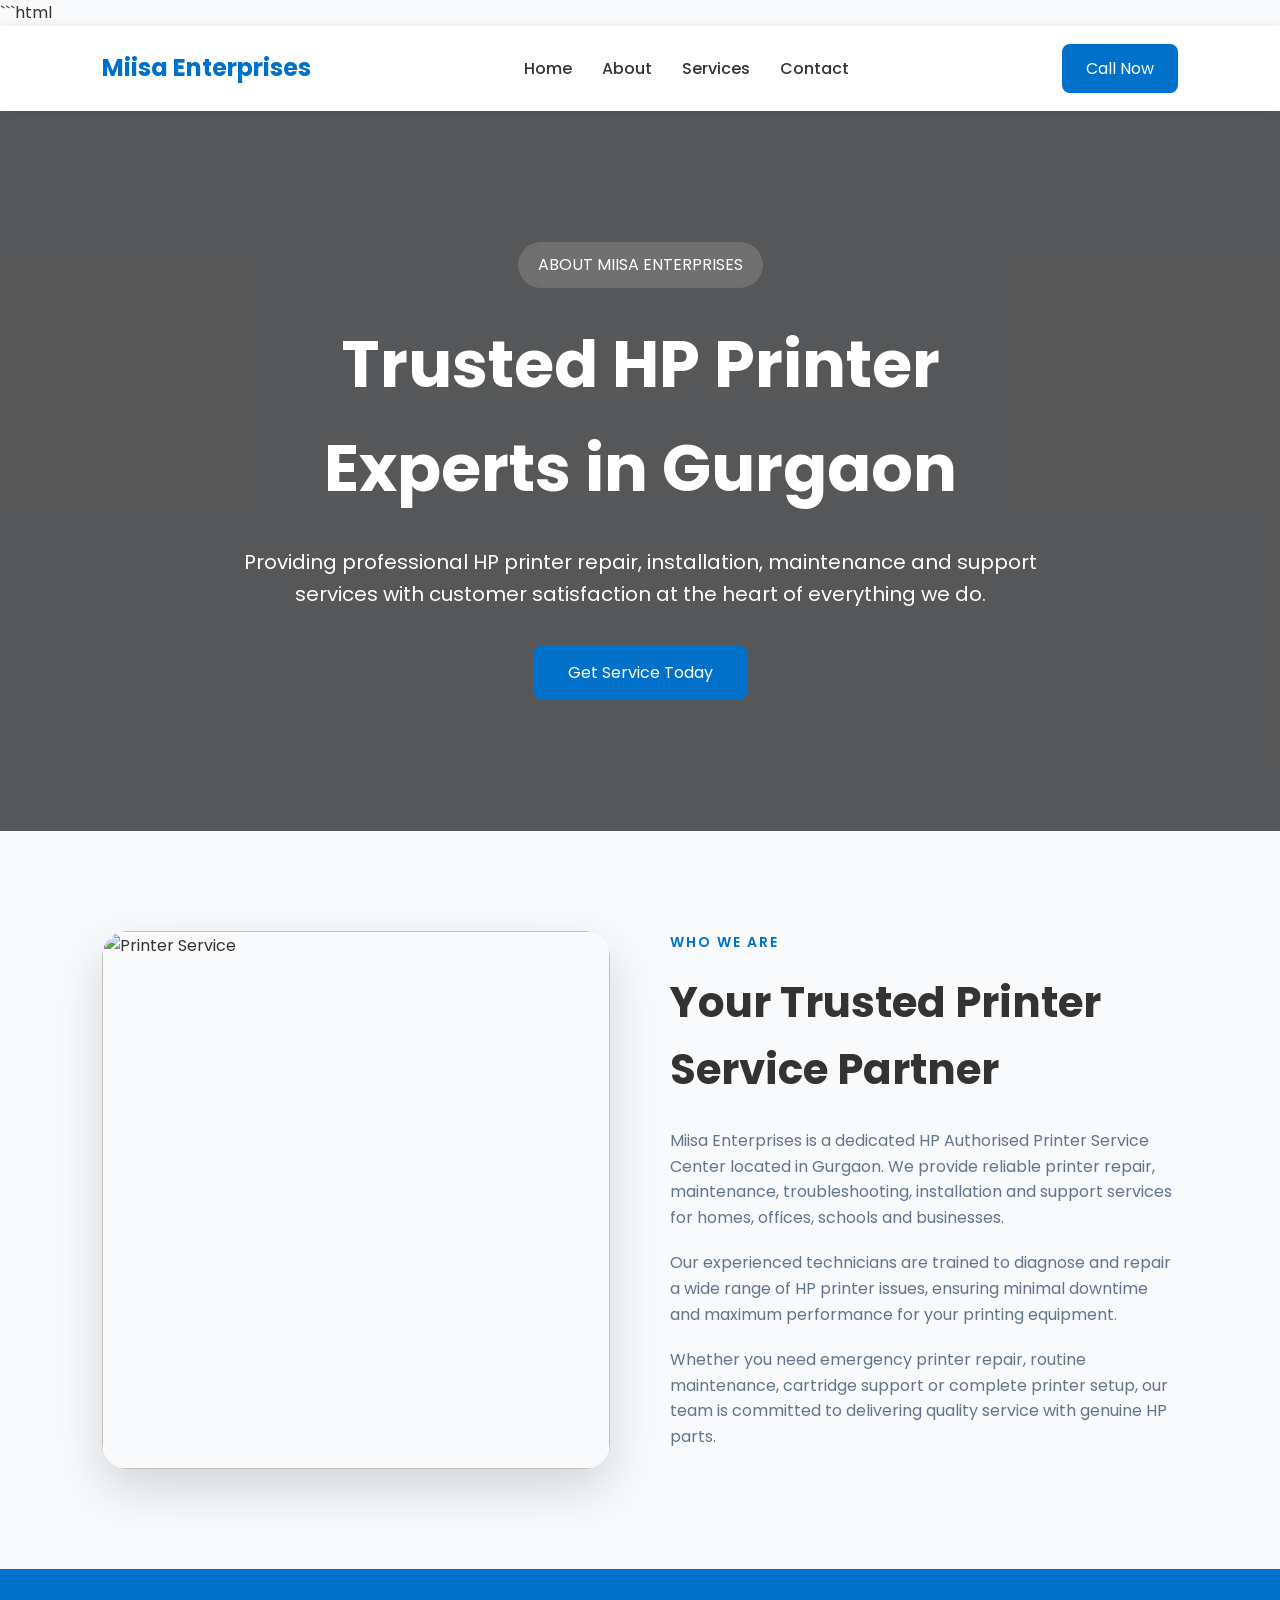
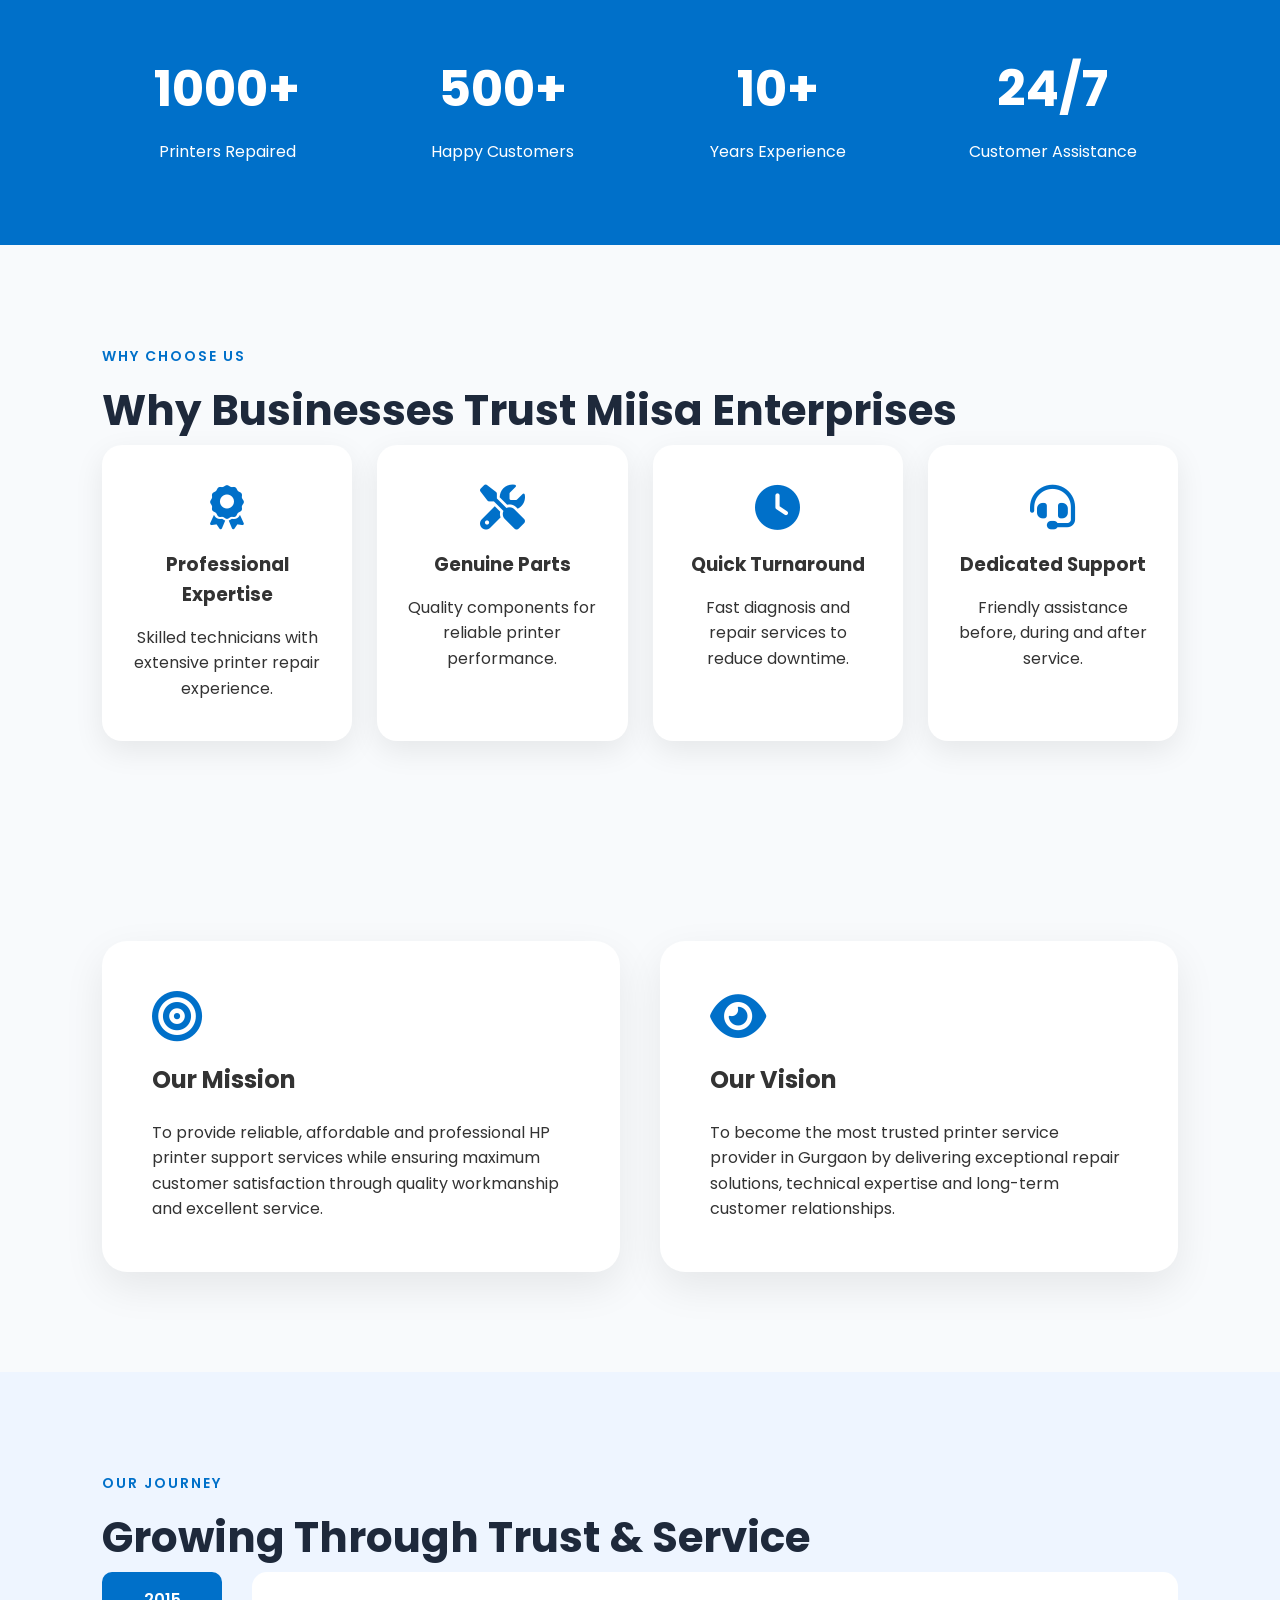
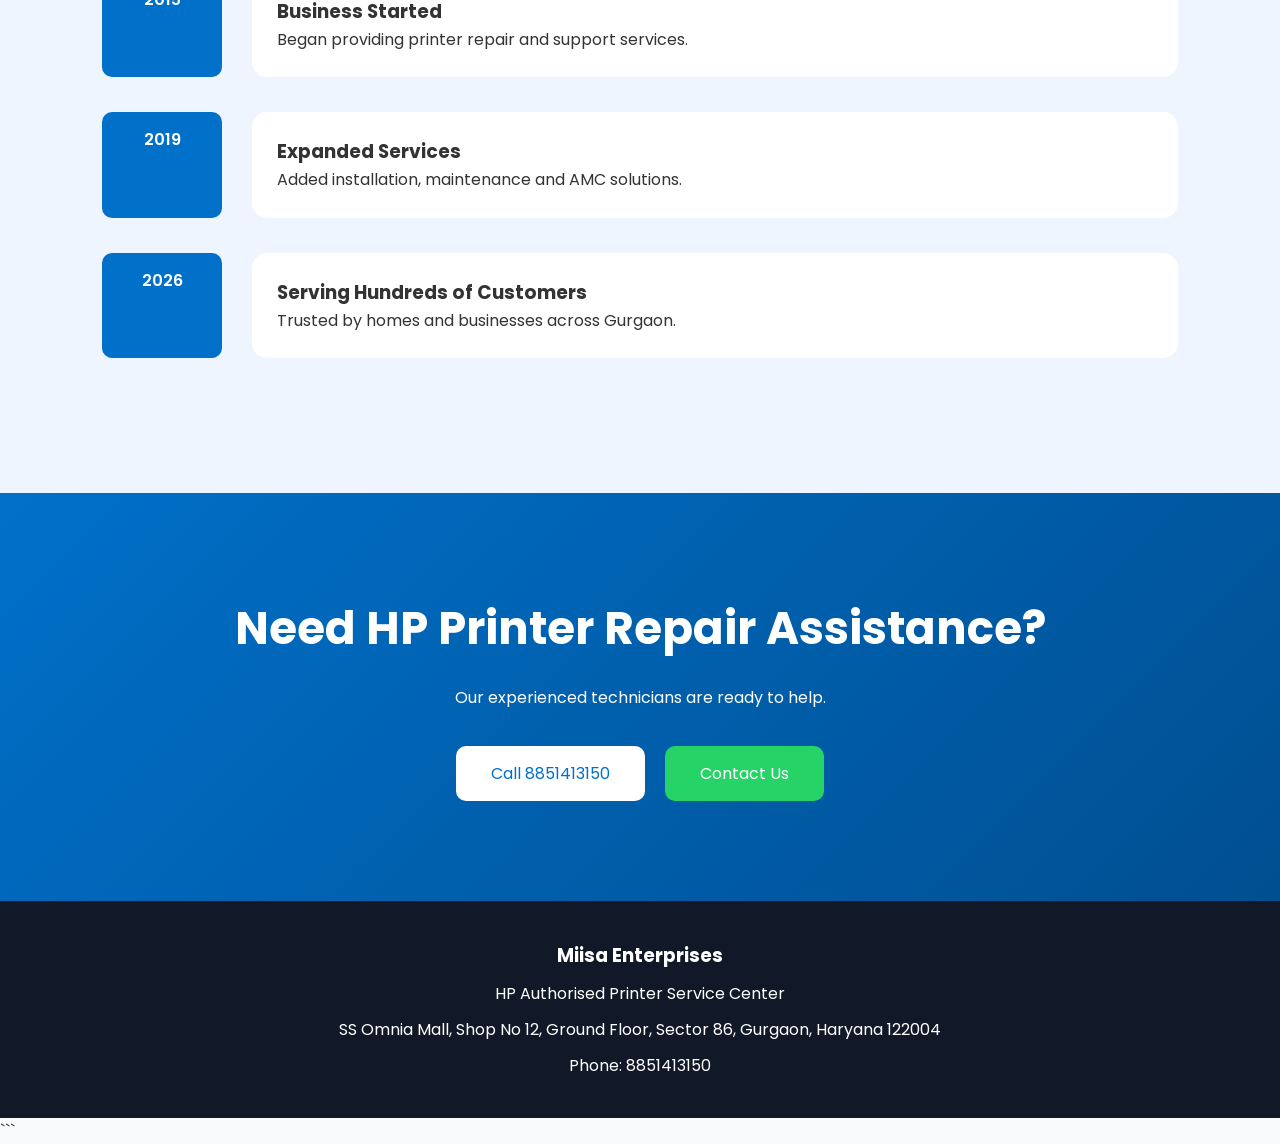
==== about.html @ 15059b75 "Add files via upload" ====
```html
<!DOCTYPE html>
<html lang="en">
<head>
<meta charset="UTF-8">
<meta name="viewport" content="width=device-width, initial-scale=1.0">

<title>About Us | Miisa Enterprises - HP Authorised Printer Service Center</title>

<meta name="description" content="Learn about Miisa Enterprises, Gurgaon's trusted HP Authorised Printer Service Center providing expert printer repair, maintenance, installation and support services.">

<link rel="stylesheet" href="style.css">

<link href="https://fonts.googleapis.com/css2?family=Poppins:wght@300;400;500;600;700;800&display=swap" rel="stylesheet">

<link rel="stylesheet" href="https://cdnjs.cloudflare.com/ajax/libs/font-awesome/6.5.1/css/all.min.css">

</head>

<body>

<!-- NAVIGATION -->

<nav class="navbar">

<div class="logo">
Miisa Enterprises
</div>

<ul class="nav-links">
<li><a href="index.html">Home</a></li>
<li><a href="about.html" class="active">About</a></li>
<li><a href="services.html">Services</a></li>
<li><a href="contact.html">Contact</a></li>
</ul>

<a href="tel:+918851413150" class="call-btn">
Call Now
</a>

</nav>

<!-- HERO SECTION -->

<section class="about-hero">

<div class="hero-overlay"></div>

<div class="about-hero-content">

<span class="hero-tag">
ABOUT MIISA ENTERPRISES
</span>

<h1>
Trusted HP Printer Experts in Gurgaon
</h1>

<p>
Providing professional HP printer repair, installation,
maintenance and support services with customer satisfaction
at the heart of everything we do.
</p>

<a href="contact.html" class="hero-btn">
Get Service Today
</a>

</div>

</section>

<!-- COMPANY INTRO -->

<section class="company-intro">

<div class="intro-image">

<img
src="https://images.unsplash.com/photo-1516321318423-f06f85e504b3?auto=format&fit=crop&w=1200&q=80"
alt="Printer Service">

</div>

<div class="intro-content">

<span class="section-label">
WHO WE ARE
</span>

<h2>
Your Trusted Printer Service Partner
</h2>

<p>

Miisa Enterprises is a dedicated HP Authorised Printer Service Center located in Gurgaon. We provide reliable printer repair, maintenance, troubleshooting, installation and support services for homes, offices, schools and businesses.

</p>

<p>

Our experienced technicians are trained to diagnose and repair a wide range of HP printer issues, ensuring minimal downtime and maximum performance for your printing equipment.

</p>

<p>

Whether you need emergency printer repair, routine maintenance, cartridge support or complete printer setup, our team is committed to delivering quality service with genuine HP parts.

</p>

</div>

</section>

<!-- STATS SECTION -->

<section class="about-stats">

<div class="stat-card">

<h3>1000+</h3>

<p>Printers Repaired</p>

</div>

<div class="stat-card">

<h3>500+</h3>

<p>Happy Customers</p>

</div>

<div class="stat-card">

<h3>10+</h3>

<p>Years Experience</p>

</div>

<div class="stat-card">

<h3>24/7</h3>

<p>Customer Assistance</p>

</div>

</section>

<!-- WHY CHOOSE US -->

<section class="why-about">

<div class="section-title">

<span>WHY CHOOSE US</span>

<h2>
Why Businesses Trust Miisa Enterprises
</h2>

</div>

<div class="why-grid">

<div class="why-card">

<i class="fas fa-award"></i>

<h3>Professional Expertise</h3>

<p>
Skilled technicians with extensive printer repair experience.
</p>

</div>

<div class="why-card">

<i class="fas fa-tools"></i>

<h3>Genuine Parts</h3>

<p>
Quality components for reliable printer performance.
</p>

</div>

<div class="why-card">

<i class="fas fa-clock"></i>

<h3>Quick Turnaround</h3>

<p>
Fast diagnosis and repair services to reduce downtime.
</p>

</div>

<div class="why-card">

<i class="fas fa-headset"></i>

<h3>Dedicated Support</h3>

<p>
Friendly assistance before, during and after service.
</p>

</div>

</div>

</section>

<!-- MISSION & VISION -->

<section class="mission-vision">

<div class="mission-box">

<i class="fas fa-bullseye"></i>

<h2>Our Mission</h2>

<p>

To provide reliable, affordable and professional HP printer support services while ensuring maximum customer satisfaction through quality workmanship and excellent service.

</p>

</div>

<div class="mission-box">

<i class="fas fa-eye"></i>

<h2>Our Vision</h2>

<p>

To become the most trusted printer service provider in Gurgaon by delivering exceptional repair solutions, technical expertise and long-term customer relationships.

</p>

</div>

</section>

<!-- TIMELINE -->

<section class="timeline-section">

<div class="section-title">

<span>OUR JOURNEY</span>

<h2>
Growing Through Trust & Service
</h2>

</div>

<div class="timeline">

<div class="timeline-item">

<div class="timeline-year">
2015
</div>

<div class="timeline-content">

<h3>Business Started</h3>

<p>
Began providing printer repair and support services.
</p>

</div>

</div>

<div class="timeline-item">

<div class="timeline-year">
2019
</div>

<div class="timeline-content">

<h3>Expanded Services</h3>

<p>
Added installation, maintenance and AMC solutions.
</p>

</div>

</div>

<div class="timeline-item">

<div class="timeline-year">
2026
</div>

<div class="timeline-content">

<h3>Serving Hundreds of Customers</h3>

<p>
Trusted by homes and businesses across Gurgaon.
</p>

</div>

</div>

</div>

</section>

<!-- CTA -->

<section class="about-cta">

<h2>
Need HP Printer Repair Assistance?
</h2>

<p>

Our experienced technicians are ready to help.

</p>

<div class="cta-buttons">

<a href="tel:+918851413150" class="cta-primary">
Call 8851413150
</a>

<a href="contact.html" class="cta-secondary">
Contact Us
</a>

</div>

</section>

<!-- FOOTER -->

<footer>

<div class="footer-content">

<h3>Miisa Enterprises</h3>

<p>
HP Authorised Printer Service Center
</p>

<p>
SS Omnia Mall, Shop No 12, Ground Floor,
Sector 86, Gurgaon, Haryana 122004
</p>

<p>
Phone: 8851413150
</p>

</div>

</footer>

</body>
</html>
```
---- style.css ----
/* ==========================
   GLOBAL STYLES
========================== */

*{
    margin:0;
    padding:0;
    box-sizing:border-box;
}

body{
    font-family:'Poppins',sans-serif;
    line-height:1.6;
    color:#333;
    background:#f8fafc;
}

a{
    text-decoration:none;
}

.container{
    width:90%;
    max-width:1200px;
    margin:auto;
}

/* ==========================
   NAVBAR
========================== */

.navbar{
    position:sticky;
    top:0;
    z-index:1000;

    display:flex;
    justify-content:space-between;
    align-items:center;

    padding:18px 8%;

    background:#ffffff;
    box-shadow:0 2px 15px rgba(0,0,0,0.08);
}

.logo{
    font-size:24px;
    font-weight:700;
    color:#0070c9;
}

.navbar ul{
    display:flex;
    list-style:none;
    gap:30px;
}

.navbar ul li a{
    color:#333;
    font-weight:500;
    transition:.3s;
}

.navbar ul li a:hover{
    color:#0070c9;
}

.call-btn{
    background:#0070c9;
    color:white;
    padding:12px 24px;
    border-radius:8px;
    transition:.3s;
}

.call-btn:hover{
    background:#0059a1;
}

/* ==========================
   HERO SECTION
========================== */

.hero{
    min-height:90vh;

    display:flex;
    align-items:center;
    justify-content:center;

    text-align:center;

    color:white;

    background:
    linear-gradient(
    rgba(0,0,0,0.55),
    rgba(0,0,0,0.55)),
    url('https://images.unsplash.com/photo-1516321318423-f06f85e504b3?auto=format&fit=crop&w=1600&q=80');

    background-size:cover;
    background-position:center;
}

.hero-content{
    max-width:900px;
    padding:20px;
}

.hero h1{
    font-size:56px;
    margin-bottom:20px;
    line-height:1.2;
}

.hero p{
    font-size:20px;
    margin-bottom:35px;
}

.hero-buttons{
    display:flex;
    justify-content:center;
    gap:15px;
    flex-wrap:wrap;
}

.primary-btn{
    background:#0070c9;
    color:white;
    padding:15px 30px;
    border-radius:10px;
    font-weight:600;
}

.secondary-btn{
    background:#25d366;
    color:white;
    padding:15px 30px;
    border-radius:10px;
    font-weight:600;
}

/* ==========================
   SERVICES
========================== */

.services{
    padding:90px 8%;
    text-align:center;
}

.services h2{
    font-size:40px;
    margin-bottom:50px;
}

.service-grid{
    display:grid;
    grid-template-columns:repeat(auto-fit,minmax(250px,1fr));
    gap:30px;
}

.service-card{
    background:white;
    padding:35px;
    border-radius:15px;
    transition:.3s;
    box-shadow:0 5px 20px rgba(0,0,0,0.08);
}

.service-card:hover{
    transform:translateY(-8px);
}

.service-card i{
    font-size:45px;
    color:#0070c9;
    margin-bottom:15px;
}

.service-card h3{
    margin-bottom:15px;
}

/* ==========================
   WHY CHOOSE US
========================== */

.why-us{
    padding:90px 8%;
    background:#eef5ff;
    text-align:center;
}

.why-us h2{
    font-size:40px;
    margin-bottom:50px;
}

.features{
    display:grid;
    grid-template-columns:repeat(auto-fit,minmax(220px,1fr));
    gap:30px;
}

.features div{
    background:white;
    padding:35px;
    border-radius:15px;
}

.features i{
    font-size:40px;
    color:#0070c9;
    margin-bottom:15px;
}

/* ==========================
   STATS
========================== */

.stats{
    display:grid;
    grid-template-columns:repeat(auto-fit,minmax(220px,1fr));
    gap:20px;

    padding:80px 8%;

    background:#0070c9;
    color:white;
    text-align:center;
}

.stat-box h3{
    font-size:42px;
}

.stat-box p{
    margin-top:10px;
}

/* ==========================
   TESTIMONIALS
========================== */

.testimonials{
    padding:90px 8%;
    text-align:center;
}

.testimonials h2{
    font-size:40px;
    margin-bottom:50px;
}

.testimonial-grid{
    display:grid;
    grid-template-columns:repeat(auto-fit,minmax(280px,1fr));
    gap:30px;
}

.testimonial{
    background:white;
    padding:30px;
    border-radius:15px;
    box-shadow:0 5px 20px rgba(0,0,0,0.08);
}

/* ==========================
   CTA
========================== */

.cta{
    text-align:center;
    padding:100px 8%;

    background:
    linear-gradient(135deg,#0070c9,#004f91);

    color:white;
}

.cta h2{
    font-size:42px;
    margin-bottom:20px;
}

.cta p{
    margin-bottom:30px;
}

.cta a{
    background:white;
    color:#0070c9;
    padding:15px 35px;
    border-radius:10px;
    font-weight:600;
}

/* ==========================
   CONTACT
========================== */

.contact{
    text-align:center;
    padding:90px 8%;
}

.contact h2{
    font-size:40px;
    margin-bottom:20px;
}

/* ==========================
   FOOTER
========================== */

footer{
    background:#111827;
    color:white;
    text-align:center;
    padding:40px 20px;
}

footer h3{
    margin-bottom:10px;
}

/* ==========================
   WHATSAPP BUTTON
========================== */

.floating-whatsapp{
    position:fixed;
    bottom:25px;
    right:25px;

    width:65px;
    height:65px;

    background:#25d366;
    color:white;

    border-radius:50%;

    display:flex;
    justify-content:center;
    align-items:center;

    font-size:32px;

    box-shadow:0 5px 20px rgba(0,0,0,0.25);

    z-index:999;
}

/* ==========================
   MOBILE RESPONSIVE
========================== */

@media(max-width:768px){

.navbar{
    flex-direction:column;
    gap:15px;
}

.navbar ul{
    flex-wrap:wrap;
    justify-content:center;
    gap:15px;
}

.hero h1{
    font-size:36px;
}

.hero p{
    font-size:18px;
}

.services h2,
.why-us h2,
.testimonials h2,
.contact h2,
.cta h2{
    font-size:30px;
}

.hero-buttons{
    flex-direction:column;
    align-items:center;
}
}
```css
/* =====================================
   COMMON SECTION TITLES
===================================== */

.section-title{
    text-align:center;
    margin-bottom:60px;
}

.section-title span{
    color:#0070c9;
    font-weight:600;
    letter-spacing:2px;
    text-transform:uppercase;
    font-size:14px;
}

.section-title h2{
    font-size:42px;
    margin-top:10px;
    color:#1e293b;
}

.section-label{
    color:#0070c9;
    font-weight:600;
    letter-spacing:2px;
    text-transform:uppercase;
    font-size:14px;
}

/* =====================================
   ABOUT HERO
===================================== */

.about-hero{
    height:80vh;
    background:url('https://images.unsplash.com/photo-1516321318423-f06f85e504b3?auto=format&fit=crop&w=1600&q=80');
    background-size:cover;
    background-position:center;
    position:relative;
    display:flex;
    align-items:center;
    justify-content:center;
}

.hero-overlay{
    position:absolute;
    inset:0;
    background:rgba(0,0,0,.65);
}

.about-hero-content{
    position:relative;
    z-index:2;
    max-width:850px;
    text-align:center;
    color:white;
    padding:20px;
}

.hero-tag{
    display:inline-block;
    background:rgba(255,255,255,.15);
    padding:10px 20px;
    border-radius:30px;
    backdrop-filter:blur(10px);
}

.about-hero-content h1{
    font-size:65px;
    margin:25px 0;
}

.about-hero-content p{
    font-size:20px;
    margin-bottom:35px;
}

.hero-btn{
    background:#0070c9;
    color:white;
    padding:15px 35px;
    border-radius:10px;
    display:inline-block;
}

/* =====================================
   COMPANY INTRO
===================================== */

.company-intro{
    padding:100px 8%;
    display:grid;
    grid-template-columns:1fr 1fr;
    gap:60px;
    align-items:center;
}

.intro-image img{
    width:100%;
    border-radius:25px;
    box-shadow:0 20px 50px rgba(0,0,0,.15);
}

.intro-content h2{
    font-size:42px;
    margin:15px 0 25px;
}

.intro-content p{
    margin-bottom:20px;
    color:#64748b;
}

/* =====================================
   ABOUT STATS
===================================== */

.about-stats{
    background:#0070c9;
    color:white;
    padding:80px 8%;
    display:grid;
    grid-template-columns:repeat(4,1fr);
    gap:25px;
}

.stat-card{
    text-align:center;
}

.stat-card h3{
    font-size:50px;
}

.stat-card p{
    margin-top:10px;
}

/* =====================================
   WHY SECTION
===================================== */

.why-about{
    padding:100px 8%;
    background:#f8fafc;
}

.why-grid{
    display:grid;
    grid-template-columns:repeat(4,1fr);
    gap:25px;
}

.why-card{
    background:white;
    padding:40px 30px;
    border-radius:20px;
    text-align:center;
    box-shadow:0 10px 30px rgba(0,0,0,.08);
    transition:.3s;
}

.why-card:hover{
    transform:translateY(-10px);
}

.why-card i{
    font-size:45px;
    color:#0070c9;
    margin-bottom:20px;
}

.why-card h3{
    margin-bottom:15px;
}

/* =====================================
   MISSION VISION
===================================== */

.mission-vision{
    padding:100px 8%;
    display:grid;
    grid-template-columns:1fr 1fr;
    gap:40px;
}

.mission-box{
    background:white;
    padding:50px;
    border-radius:25px;
    box-shadow:0 15px 40px rgba(0,0,0,.08);
}

.mission-box i{
    font-size:50px;
    color:#0070c9;
    margin-bottom:20px;
}

.mission-box h2{
    margin-bottom:20px;
}

/* =====================================
   TIMELINE
===================================== */

.timeline-section{
    padding:100px 8%;
    background:#eef5ff;
}

.timeline-item{
    display:flex;
    gap:30px;
    margin-bottom:35px;
}

.timeline-year{
    min-width:120px;
    background:#0070c9;
    color:white;
    text-align:center;
    padding:15px;
    border-radius:10px;
    font-weight:600;
}

.timeline-content{
    background:white;
    padding:25px;
    border-radius:15px;
    flex:1;
}

/* =====================================
   ABOUT CTA
===================================== */

.about-cta,
.contact-cta{
    padding:100px 8%;
    text-align:center;
    background:linear-gradient(135deg,#0070c9,#004f91);
    color:white;
}

.about-cta h2,
.contact-cta h2{
    font-size:45px;
}

.about-cta p,
.contact-cta p{
    margin:20px 0 35px;
}

.cta-buttons{
    display:flex;
    justify-content:center;
    gap:20px;
    flex-wrap:wrap;
}

.cta-primary,
.cta-secondary{
    padding:15px 35px;
    border-radius:10px;
    display:inline-block;
}

.cta-primary{
    background:white;
    color:#0070c9;
}

.cta-secondary{
    background:#25d366;
    color:white;
}

/* =====================================
   CONTACT HERO
===================================== */

.contact-hero{
    height:70vh;
    position:relative;
    background:linear-gradient(135deg,#0070c9,#003d73);
    display:flex;
    justify-content:center;
    align-items:center;
}

.contact-overlay{
    position:absolute;
    inset:0;
    background:rgba(0,0,0,.2);
}

.contact-hero-content{
    position:relative;
    z-index:2;
    text-align:center;
    color:white;
    max-width:800px;
}

.contact-hero-content h1{
    font-size:60px;
    margin:20px 0;
}

/* =====================================
   CONTACT CARDS
===================================== */

.contact-cards-section{
    padding:100px 8%;
}

.contact-cards{
    display:grid;
    grid-template-columns:repeat(3,1fr);
    gap:25px;
}

.contact-card{
    background:white;
    padding:40px;
    border-radius:20px;
    text-align:center;
    box-shadow:0 10px 30px rgba(0,0,0,.08);
}

.contact-card i{
    font-size:45px;
    color:#0070c9;
    margin-bottom:20px;
}

.contact-card a{
    color:#0070c9;
    font-weight:600;
}

/* =====================================
   CONTACT FORM
===================================== */

.contact-section{
    padding:100px 8%;
    background:#f8fafc;
}

.contact-container{
    display:grid;
    grid-template-columns:1fr 1fr;
    gap:60px;
}

.contact-info h2{
    font-size:42px;
    margin:20px 0;
}

.info-item{
    display:flex;
    gap:20px;
    margin-top:30px;
}

.info-item i{
    font-size:28px;
    color:#0070c9;
}

.contact-form{
    background:white;
    padding:40px;
    border-radius:25px;
    box-shadow:0 10px 40px rgba(0,0,0,.08);
}

.contact-form input,
.contact-form textarea,
.contact-form select{
    width:100%;
    padding:15px;
    border:1px solid #ddd;
    border-radius:10px;
    margin-bottom:15px;
}

.contact-form button{
    width:100%;
    background:#0070c9;
    color:white;
    border:none;
    padding:15px;
    border-radius:10px;
    cursor:pointer;
}

/* =====================================
   MAP
===================================== */

.map-section{
    padding:100px 8%;
}

.map-wrapper iframe{
    width:100%;
    height:500px;
    border:0;
    border-radius:25px;
}

/* =====================================
   FAQ
===================================== */

.faq-section{
    padding:100px 8%;
    background:#f8fafc;
}

.faq-container{
    max-width:900px;
    margin:auto;
}

.faq-item{
    background:white;
    padding:25px;
    border-radius:15px;
    margin-bottom:20px;
    box-shadow:0 5px 20px rgba(0,0,0,.06);
}

.faq-item h3{
    margin-bottom:10px;
}

/* =====================================
   FOOTER
===================================== */

.footer-content{
    max-width:800px;
    margin:auto;
}

.footer-content p{
    margin-top:10px;
}

/* =====================================
   RESPONSIVE
===================================== */

@media(max-width:991px){

.company-intro,
.mission-vision,
.contact-container{
    grid-template-columns:1fr;
}

.about-stats,
.why-grid,
.contact-cards{
    grid-template-columns:repeat(2,1fr);
}

.about-hero-content h1,
.contact-hero-content h1{
    font-size:45px;
}
}

@media(max-width:768px){

.about-stats,
.why-grid,
.contact-cards{
    grid-template-columns:1fr;
}

.about-hero-content h1,
.contact-hero-content h1{
    font-size:34px;
}

.section-title h2{
    font-size:30px;
}
}
```
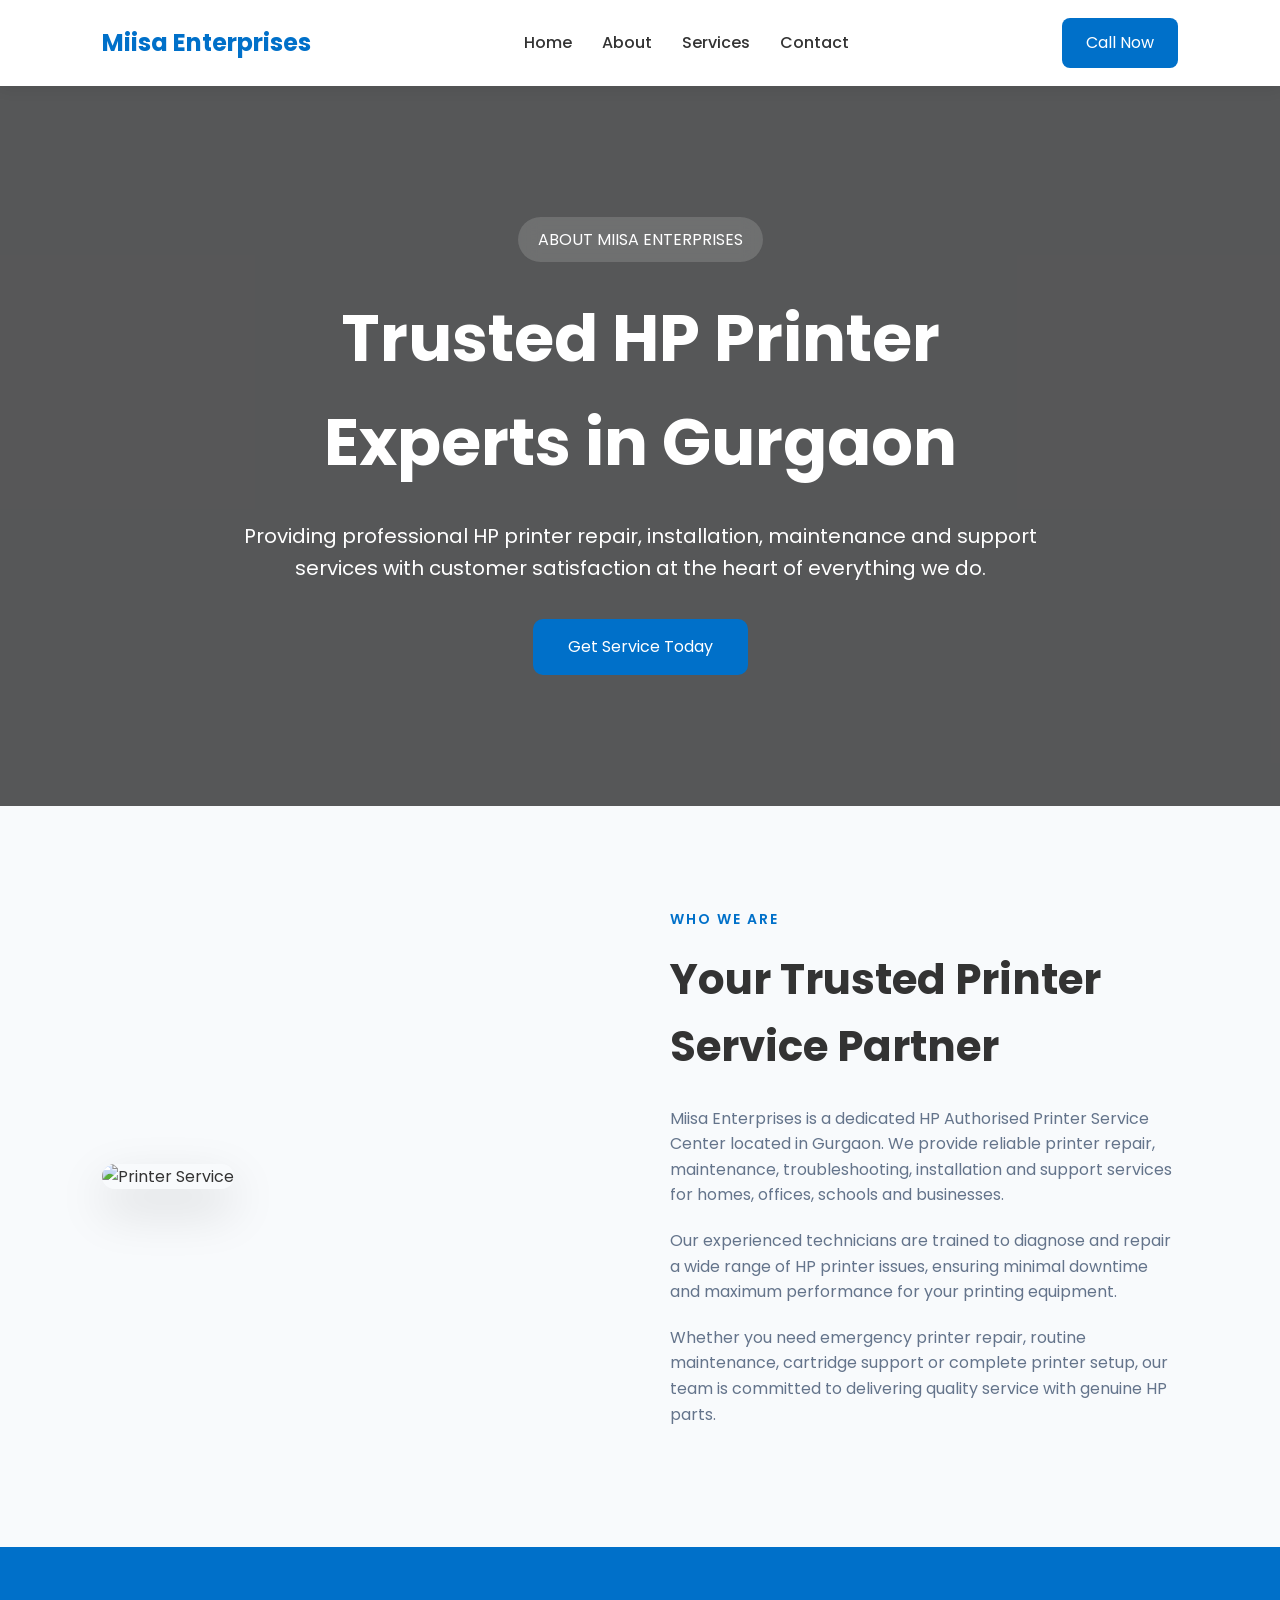
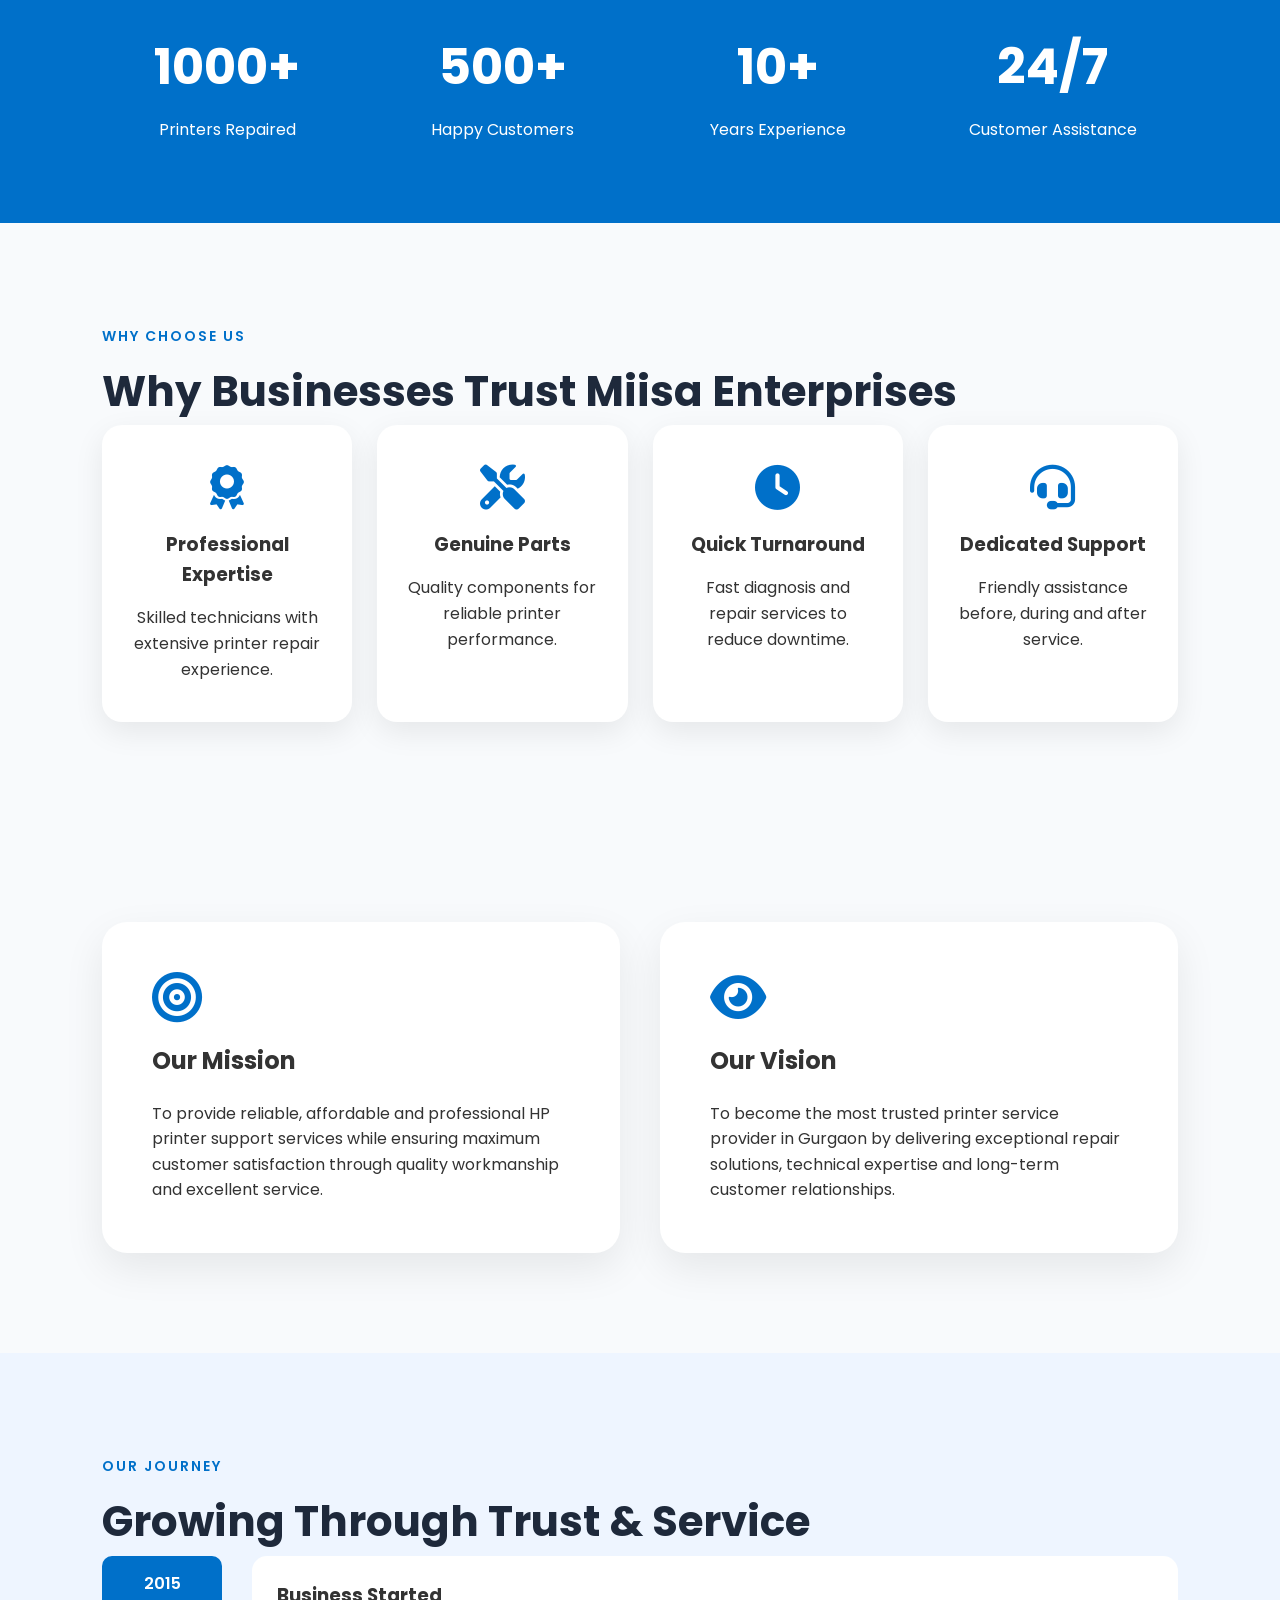
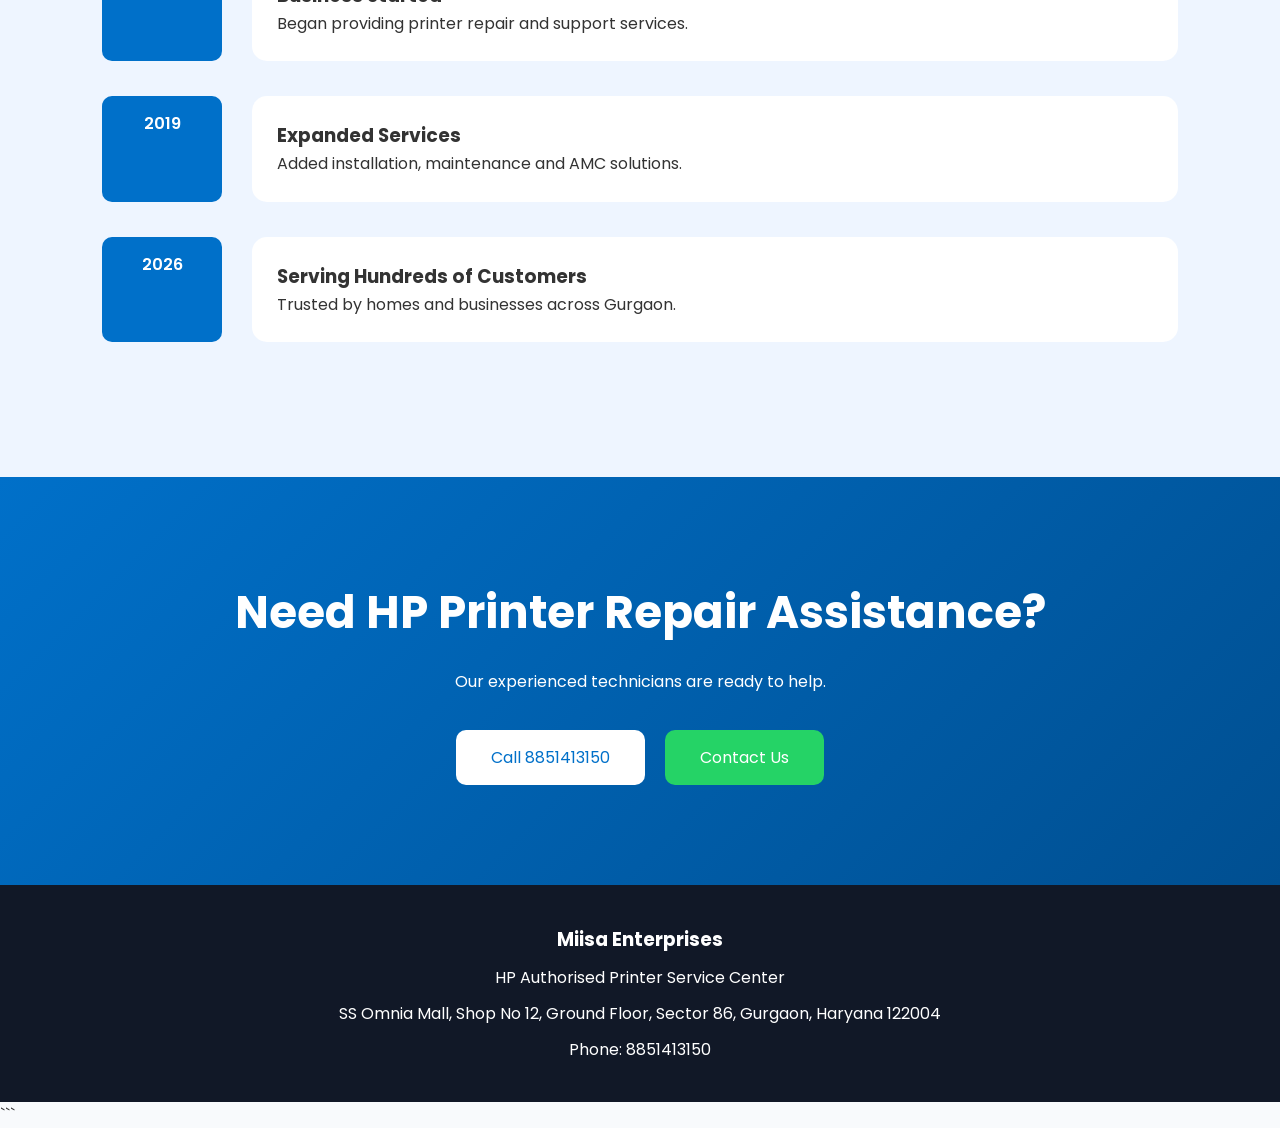
==== commit 7731a751: "about.html" ====
--- a/about.html
+++ b/about.html
@@ -1,4 +1,3 @@
-```html
 <!DOCTYPE html>
 <html lang="en">
 <head>
